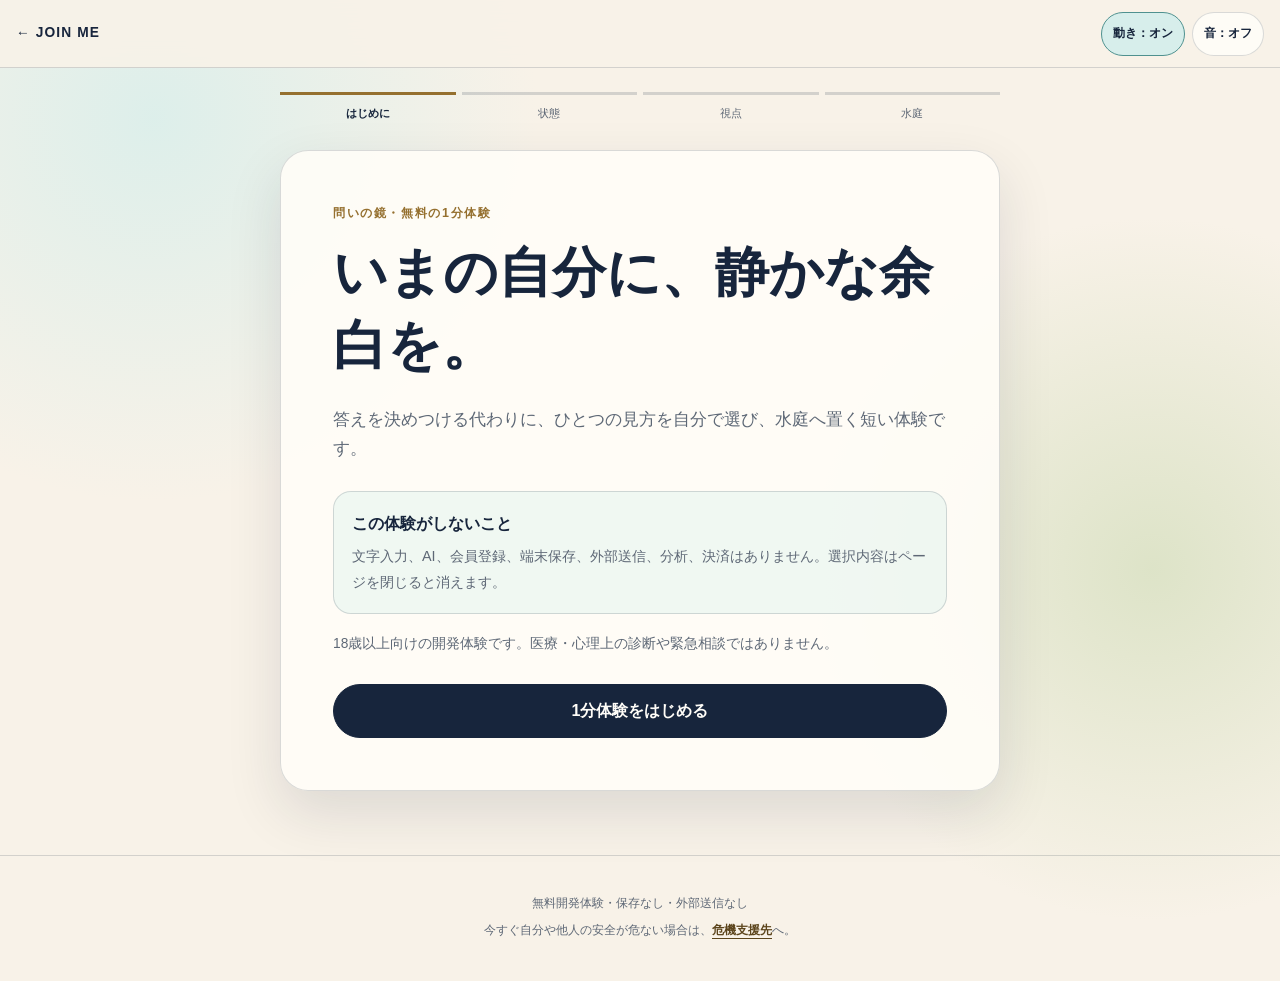
==== trial/index.html @ 4f87c329 "Add no-storage Instagram trial with water and sound" ====
<!DOCTYPE html>
<html lang="ja">
<head>
  <meta charset="UTF-8">
  <meta http-equiv="Content-Security-Policy" content="default-src 'self'; base-uri 'none'; form-action 'none'; object-src 'none'; script-src 'self'; style-src 'self'; img-src 'self' data:; font-src 'self'; connect-src 'none'; media-src 'none'; manifest-src 'self'; worker-src 'none'; upgrade-insecure-requests">
  <meta name="viewport" content="width=device-width, initial-scale=1.0, viewport-fit=cover">
  <meta name="description" content="問いの鏡の無料1分体験。入力・送信・保存なしで、水庭の波紋と音を試せます。">
  <meta name="referrer" content="no-referrer">
  <title>無料の1分体験 | 問いの鏡</title>
  <link rel="stylesheet" href="trial.css">
</head>
<body>
  <header class="trial-header">
    <a class="back-link" href="../index.html" aria-label="問いの鏡の説明ページへ戻る">← JOIN ME</a>
    <div class="experience-controls" aria-label="体験の設定">
      <button id="motion-toggle" class="control-button" type="button" aria-pressed="true">動き：オン</button>
      <button id="sound-toggle" class="control-button" type="button" aria-pressed="false">音：オフ</button>
    </div>
    <p id="control-status" class="visually-hidden" aria-live="polite"></p>
  </header>

  <main class="trial-shell">
    <noscript>
      <p class="notice">この1分体験にはJavaScriptが必要です。説明ページと危機支援先はJavaScriptなしでも確認できます。</p>
    </noscript>

    <div class="progress" aria-label="体験の進み具合">
      <span class="progress-dot is-current" data-progress="intro">はじめに</span>
      <span class="progress-dot" data-progress="state">状態</span>
      <span class="progress-dot" data-progress="view">視点</span>
      <span class="progress-dot" data-progress="garden">水庭</span>
    </div>

    <section id="intro-panel" class="experience-panel is-active" data-panel="intro" aria-labelledby="intro-title">
      <p class="eyebrow">問いの鏡・無料の1分体験</p>
      <h1 id="intro-title">いまの自分に、静かな余白を。</h1>
      <p class="lead">答えを決めつける代わりに、ひとつの見方を自分で選び、水庭へ置く短い体験です。</p>
      <div class="privacy-note">
        <strong>この体験がしないこと</strong>
        <p>文字入力、AI、会員登録、端末保存、外部送信、分析、決済はありません。選択内容はページを閉じると消えます。</p>
      </div>
      <p class="age-note">18歳以上向けの開発体験です。医療・心理上の診断や緊急相談ではありません。</p>
      <button id="start-button" class="primary-button" type="button">1分体験をはじめる</button>
    </section>

    <section id="state-panel" class="experience-panel" data-panel="state" aria-labelledby="state-title" hidden>
      <p class="eyebrow">1 / 3</p>
      <h2 id="state-title">いまの内側に近い天気は？</h2>
      <p class="helper">深く考えず、いちばん近いものをひとつ選びます。</p>
      <div class="choice-grid" role="group" aria-label="いまの状態">
        <button class="choice-button" type="button" data-state="凪" data-state-key="calm"><span aria-hidden="true">◯</span> 凪</button>
        <button class="choice-button" type="button" data-state="くもり" data-state-key="cloud"><span aria-hidden="true">◌</span> くもり</button>
        <button class="choice-button" type="button" data-state="雨" data-state-key="rain"><span aria-hidden="true">· ·</span> 雨</button>
        <button class="choice-button" type="button" data-state="風" data-state-key="wind"><span aria-hidden="true">≈</span> 風</button>
      </div>
    </section>

    <section id="view-panel" class="experience-panel" data-panel="view" aria-labelledby="view-title" hidden>
      <p class="eyebrow">2 / 3</p>
      <p id="state-summary" class="state-summary"></p>
      <h2 id="view-title">いま残したい見方は？</h2>
      <p class="helper">正解ではありません。少し呼吸がしやすくなるものをひとつ選びます。</p>
      <div id="perspective-list" class="perspective-list" role="group" aria-label="残したい視点">
        <button class="perspective-button" type="button" data-view-index="0">
          <span class="view-label">そのまま見る</span>
          <span class="view-text">急いで意味を決めなくても、いま感じていることはここにあってよい。</span>
        </button>
        <button class="perspective-button" type="button" data-view-index="1">
          <span class="view-label">距離をつくる</span>
          <span class="view-text">今日の状態は自分の全部ではなく、通り過ぎていく一場面かもしれない。</span>
        </button>
        <button class="perspective-button" type="button" data-view-index="2">
          <span class="view-label">小さく選ぶ</span>
          <span class="view-text">次の一歩は大きな答えでなく、少し楽になる選択ひとつでもよい。</span>
        </button>
      </div>
    </section>

    <section id="garden-panel" class="experience-panel garden-panel" data-panel="garden" aria-labelledby="garden-title" hidden>
      <p class="eyebrow">3 / 3・水庭</p>
      <h2 id="garden-title">選んだ視点を、水庭へ。</h2>
      <p id="chosen-view" class="chosen-view" aria-live="polite"></p>

      <button id="pond" class="pond" type="button" aria-label="水面に触れて波紋をつくる">
        <span class="pond-glow" aria-hidden="true"></span>
        <span class="lotus" aria-hidden="true">
          <span class="petal petal-one"></span>
          <span class="petal petal-two"></span>
          <span class="petal petal-three"></span>
          <span class="petal petal-four"></span>
          <span class="petal petal-five"></span>
          <span class="lotus-center"></span>
        </span>
        <span class="pond-instruction">水面に触れる</span>
      </button>

      <p id="garden-status" class="garden-status" aria-live="polite">波紋は、水面に触れたときだけ広がります。</p>
      <div class="finish-actions">
        <button id="restart-button" class="secondary-button" type="button">もう一度</button>
        <a class="text-link" href="../support-jp.html">日本の危機支援先</a>
      </div>
    </section>
  </main>

  <footer class="trial-footer">
    <p>無料開発体験・保存なし・外部送信なし</p>
    <p>今すぐ自分や他人の安全が危ない場合は、<a href="../support-jp.html">危機支援先</a>へ。</p>
  </footer>

  <script src="trial.js" defer></script>
</body>
</html>
---- trial/trial.css ----
:root {
  --cream: #f8f2e8;
  --paper: rgba(255, 253, 248, 0.9);
  --navy: #17253c;
  --muted: #5e6876;
  --gold: #95702f;
  --gold-soft: #ead8a7;
  --water-light: #d7eeeb;
  --water: #9ccdc9;
  --water-deep: #4f918f;
  --leaf: #b8cf9b;
  --line: rgba(23, 37, 60, 0.16);
  --shadow: 0 22px 55px rgba(23, 37, 60, 0.12);
}

* {
  box-sizing: border-box;
}

[hidden] {
  display: none !important;
}

.visually-hidden {
  position: absolute !important;
  width: 1px !important;
  height: 1px !important;
  padding: 0 !important;
  margin: -1px !important;
  overflow: hidden !important;
  clip: rect(0, 0, 0, 0) !important;
  white-space: nowrap !important;
  border: 0 !important;
}

html {
  min-width: 320px;
  min-height: 100%;
  background: var(--cream);
}

body {
  min-height: 100svh;
  margin: 0;
  background:
    radial-gradient(circle at 12% 12%, rgba(215, 238, 235, 0.82), transparent 24rem),
    radial-gradient(circle at 90% 58%, rgba(184, 207, 155, 0.42), transparent 22rem),
    var(--cream);
  color: var(--navy);
  font-family: -apple-system, BlinkMacSystemFont, "Hiragino Sans", "Yu Gothic", "Noto Sans JP", sans-serif;
  font-size: 16px;
  line-height: 1.75;
}

button,
a {
  font: inherit;
}

button {
  color: inherit;
}

button:focus-visible,
a:focus-visible {
  outline: 3px solid var(--gold);
  outline-offset: 4px;
}

.trial-header {
  position: sticky;
  top: 0;
  z-index: 20;
  min-height: 68px;
  display: flex;
  align-items: center;
  justify-content: space-between;
  gap: 12px;
  padding: max(10px, env(safe-area-inset-top)) max(16px, env(safe-area-inset-right)) 10px max(16px, env(safe-area-inset-left));
  border-bottom: 1px solid var(--line);
  background: rgba(248, 242, 232, 0.9);
  backdrop-filter: blur(18px);
}

.back-link {
  min-height: 44px;
  display: inline-flex;
  align-items: center;
  color: var(--navy);
  font-size: 0.86rem;
  font-weight: 800;
  letter-spacing: 0.08em;
  text-decoration: none;
}

.experience-controls {
  display: flex;
  gap: 7px;
}

.control-button {
  min-height: 44px;
  padding: 7px 11px;
  border: 1px solid var(--line);
  border-radius: 999px;
  background: var(--paper);
  font-size: 0.78rem;
  font-weight: 700;
}

.control-button[aria-pressed="true"] {
  border-color: var(--water-deep);
  background: var(--water-light);
}

.trial-shell {
  width: min(calc(100% - 32px), 720px);
  min-height: calc(100svh - 190px);
  margin-inline: auto;
  padding: 24px 0 64px;
}

.progress {
  display: grid;
  grid-template-columns: repeat(4, 1fr);
  gap: 6px;
  margin: 0 0 26px;
}

.progress-dot {
  min-width: 0;
  padding-top: 9px;
  border-top: 3px solid var(--line);
  color: var(--muted);
  font-size: 0.7rem;
  text-align: center;
}

.progress-dot.is-complete {
  border-color: var(--water-deep);
  color: var(--water-deep);
}

.progress-dot.is-current {
  border-color: var(--gold);
  color: var(--navy);
  font-weight: 800;
}

.experience-panel {
  padding: clamp(28px, 7vw, 52px);
  border: 1px solid var(--line);
  border-radius: 28px;
  background: var(--paper);
  box-shadow: var(--shadow);
}

.experience-panel.is-active {
  animation: panel-in 560ms ease both;
}

.eyebrow {
  margin: 0 0 12px;
  color: var(--gold);
  font-size: 0.78rem;
  font-weight: 800;
  letter-spacing: 0.13em;
}

h1,
h2,
p {
  overflow-wrap: anywhere;
}

h1,
h2 {
  margin: 0;
  line-height: 1.35;
}

h1 {
  font-size: clamp(2rem, 8vw, 3.35rem);
}

h2 {
  font-size: clamp(1.75rem, 7vw, 2.65rem);
}

.lead {
  margin: 24px 0 0;
  color: var(--muted);
  font-size: 1.04rem;
}

.helper,
.age-note,
.state-summary,
.garden-status {
  color: var(--muted);
}

.helper {
  margin: 14px 0 28px;
}

.privacy-note {
  margin: 28px 0 0;
  padding: 18px;
  border: 1px solid var(--line);
  border-radius: 18px;
  background: rgba(215, 238, 235, 0.38);
}

.privacy-note p {
  margin: 6px 0 0;
  color: var(--muted);
  font-size: 0.9rem;
}

.age-note {
  margin: 18px 0 0;
  font-size: 0.86rem;
}

.primary-button,
.secondary-button {
  min-height: 52px;
  display: inline-flex;
  align-items: center;
  justify-content: center;
  padding: 12px 24px;
  border-radius: 999px;
  font-weight: 800;
}

.primary-button {
  width: 100%;
  margin-top: 28px;
  border: 1px solid var(--navy);
  background: var(--navy);
  color: #fffdf8;
}

.secondary-button {
  border: 1px solid var(--navy);
  background: transparent;
  color: var(--navy);
}

.choice-grid {
  display: grid;
  grid-template-columns: repeat(2, minmax(0, 1fr));
  gap: 12px;
}

.choice-button {
  min-height: 94px;
  padding: 16px;
  border: 1px solid var(--line);
  border-radius: 22px;
  background: rgba(255, 255, 255, 0.66);
  font-size: 1.05rem;
  font-weight: 750;
}

.choice-button span {
  display: block;
  margin-bottom: 4px;
  color: var(--water-deep);
  font-size: 1.4rem;
}

.choice-button:hover,
.perspective-button:hover {
  border-color: var(--water-deep);
  background: rgba(215, 238, 235, 0.48);
}

.state-summary {
  margin: 0 0 10px;
  font-size: 0.9rem;
}

.perspective-list {
  display: grid;
  gap: 12px;
}

.perspective-button {
  min-height: 92px;
  padding: 18px;
  border: 1px solid var(--line);
  border-radius: 20px;
  background: rgba(255, 255, 255, 0.66);
  text-align: left;
}

.view-label,
.view-text {
  display: block;
}

.view-label {
  color: var(--gold);
  font-size: 0.84rem;
  font-weight: 800;
}

.view-text {
  margin-top: 6px;
  line-height: 1.65;
}

.garden-panel {
  text-align: center;
}

.chosen-view {
  min-height: 3.4em;
  margin: 18px auto 8px;
  color: var(--muted);
}

.pond {
  position: relative;
  width: min(78vw, 410px);
  aspect-ratio: 1;
  display: grid;
  place-items: center;
  margin: 14px auto 0;
  overflow: hidden;
  border: 1px solid rgba(79, 145, 143, 0.42);
  border-radius: 50%;
  background:
    radial-gradient(circle at 36% 28%, rgba(255, 255, 255, 0.88), transparent 16%),
    radial-gradient(circle at 50% 50%, var(--water-light), var(--water) 62%, var(--water-deep));
  box-shadow:
    inset 0 0 42px rgba(255, 255, 255, 0.5),
    0 24px 60px rgba(79, 145, 143, 0.24);
  cursor: pointer;
  -webkit-tap-highlight-color: transparent;
}

.pond::before,
.pond::after {
  content: "";
  position: absolute;
  inset: 50%;
  z-index: 1;
  width: 22px;
  height: 22px;
  border: 2px solid rgba(255, 255, 255, 0.8);
  border-radius: 50%;
  opacity: 0;
  transform: translate(-50%, -50%) scale(0.2);
  pointer-events: none;
}

.pond.has-ripple::before {
  animation: ripple 1500ms ease-out both;
}

.pond.has-ripple::after {
  animation: ripple 1500ms 180ms ease-out both;
}

.pond-glow {
  position: absolute;
  inset: 24%;
  border-radius: 50%;
  background: rgba(255, 253, 230, 0.3);
  filter: blur(18px);
  animation: breathe 5s ease-in-out infinite;
}

.lotus {
  position: relative;
  z-index: 3;
  width: 118px;
  height: 118px;
  animation: float 4.8s ease-in-out infinite;
}

.petal {
  position: absolute;
  left: 39px;
  top: 8px;
  width: 40px;
  height: 76px;
  border: 1px solid rgba(149, 112, 47, 0.28);
  border-radius: 75% 25% 70% 30% / 78% 28% 72% 22%;
  background: linear-gradient(160deg, #fffdf8, #f1d7c1 72%);
  box-shadow: 0 8px 22px rgba(23, 37, 60, 0.08);
  transform-origin: 50% 85%;
}

.petal-one { transform: rotate(0deg) translateY(-8px); }
.petal-two { transform: rotate(72deg) translateY(-8px); }
.petal-three { transform: rotate(144deg) translateY(-8px); }
.petal-four { transform: rotate(216deg) translateY(-8px); }
.petal-five { transform: rotate(288deg) translateY(-8px); }

.lotus-center {
  position: absolute;
  left: 45px;
  top: 48px;
  z-index: 2;
  width: 28px;
  height: 28px;
  border-radius: 50%;
  background: radial-gradient(circle at 35% 30%, #fff5c9, #bd8c2f 70%);
}

.pond-instruction {
  position: absolute;
  bottom: 11%;
  z-index: 4;
  padding: 6px 12px;
  border-radius: 999px;
  background: rgba(255, 253, 248, 0.72);
  color: var(--navy);
  font-size: 0.78rem;
  font-weight: 750;
}

.garden-status {
  min-height: 1.8em;
  margin: 18px 0 0;
  font-size: 0.88rem;
}

.finish-actions {
  display: flex;
  align-items: center;
  justify-content: center;
  gap: 20px;
  margin-top: 22px;
}

.text-link,
.trial-footer a {
  color: #5c451c;
  font-weight: 750;
  text-underline-offset: 4px;
}

.notice {
  padding: 16px;
  border: 1px solid var(--line);
  border-radius: 16px;
  background: var(--paper);
}

.trial-footer {
  padding: 32px max(18px, env(safe-area-inset-right)) max(34px, env(safe-area-inset-bottom)) max(18px, env(safe-area-inset-left));
  border-top: 1px solid var(--line);
  color: var(--muted);
  font-size: 0.78rem;
  text-align: center;
}

.trial-footer p {
  margin: 5px 0;
}

.motion-paused .experience-panel,
.motion-paused .pond-glow,
.motion-paused .lotus {
  animation: none !important;
}

.motion-paused .pond::before,
.motion-paused .pond::after {
  animation: none !important;
  opacity: 0 !important;
}

@keyframes panel-in {
  from { opacity: 0; transform: translateY(12px); }
  to { opacity: 1; transform: translateY(0); }
}

@keyframes ripple {
  0% { opacity: 0.88; transform: translate(-50%, -50%) scale(0.2); }
  100% { opacity: 0; transform: translate(-50%, -50%) scale(13); }
}

@keyframes breathe {
  0%, 100% { opacity: 0.45; transform: scale(0.92); }
  50% { opacity: 0.88; transform: scale(1.08); }
}

@keyframes float {
  0%, 100% { transform: translateY(3px) rotate(-1deg); }
  50% { transform: translateY(-6px) rotate(1deg); }
}

@media (max-width: 480px) {
  .trial-header {
    align-items: flex-start;
  }

  .back-link {
    font-size: 0.78rem;
  }

  .experience-controls {
    gap: 5px;
  }

  .control-button {
    padding-inline: 9px;
    font-size: 0.72rem;
  }

  .trial-shell {
    width: min(calc(100% - 24px), 720px);
    padding-top: 18px;
  }

  .experience-panel {
    padding: 28px 20px;
    border-radius: 24px;
  }

  .progress-dot {
    font-size: 0.64rem;
  }

  .pond {
    width: min(82vw, 360px);
  }

  .finish-actions {
    display: grid;
  }
}

@media (prefers-reduced-motion: reduce) {
  body:not(.motion-user-enabled) .experience-panel,
  body:not(.motion-user-enabled) .pond-glow,
  body:not(.motion-user-enabled) .lotus,
  body:not(.motion-user-enabled) .pond::before,
  body:not(.motion-user-enabled) .pond::after {
    animation: none;
  }
}
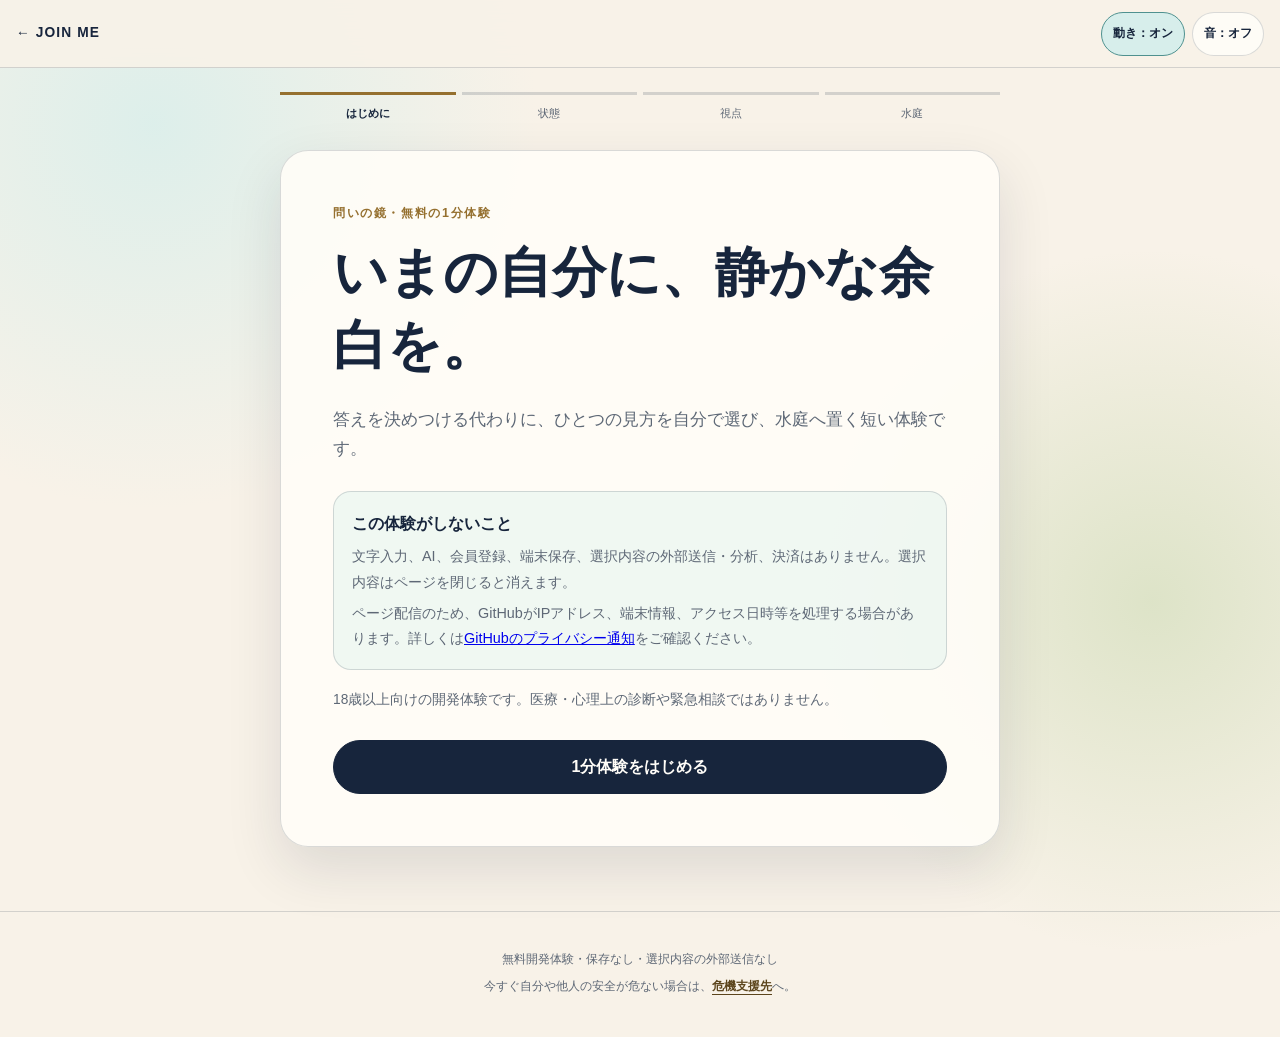
==== commit 974693dc: "Clarify GitHub Pages host privacy disclosure" ====
--- a/trial/index.html
+++ b/trial/index.html
@@ -4,7 +4,7 @@
   <meta charset="UTF-8">
   <meta http-equiv="Content-Security-Policy" content="default-src 'self'; base-uri 'none'; form-action 'none'; object-src 'none'; script-src 'self'; style-src 'self'; img-src 'self' data:; font-src 'self'; connect-src 'none'; media-src 'none'; manifest-src 'self'; worker-src 'none'; upgrade-insecure-requests">
   <meta name="viewport" content="width=device-width, initial-scale=1.0, viewport-fit=cover">
-  <meta name="description" content="問いの鏡の無料1分体験。入力・送信・保存なしで、水庭の波紋と音を試せます。">
+  <meta name="description" content="問いの鏡の無料1分体験。文字入力や選択内容の保存なしで、水庭の波紋と音を試せます。">
   <meta name="referrer" content="no-referrer">
   <title>無料の1分体験 | 問いの鏡</title>
   <link rel="stylesheet" href="trial.css">
@@ -37,7 +37,8 @@
       <p class="lead">答えを決めつける代わりに、ひとつの見方を自分で選び、水庭へ置く短い体験です。</p>
       <div class="privacy-note">
         <strong>この体験がしないこと</strong>
-        <p>文字入力、AI、会員登録、端末保存、外部送信、分析、決済はありません。選択内容はページを閉じると消えます。</p>
+        <p>文字入力、AI、会員登録、端末保存、選択内容の外部送信・分析、決済はありません。選択内容はページを閉じると消えます。</p>
+        <p>ページ配信のため、GitHubがIPアドレス、端末情報、アクセス日時等を処理する場合があります。詳しくは<a href="https://docs.github.com/en/site-policy/privacy-policies/github-general-privacy-statement">GitHubのプライバシー通知</a>をご確認ください。</p>
       </div>
       <p class="age-note">18歳以上向けの開発体験です。医療・心理上の診断や緊急相談ではありません。</p>
       <button id="start-button" class="primary-button" type="button">1分体験をはじめる</button>
@@ -103,7 +104,7 @@
   </main>
 
   <footer class="trial-footer">
-    <p>無料開発体験・保存なし・外部送信なし</p>
+    <p>無料開発体験・保存なし・選択内容の外部送信なし</p>
     <p>今すぐ自分や他人の安全が危ない場合は、<a href="../support-jp.html">危機支援先</a>へ。</p>
   </footer>
 
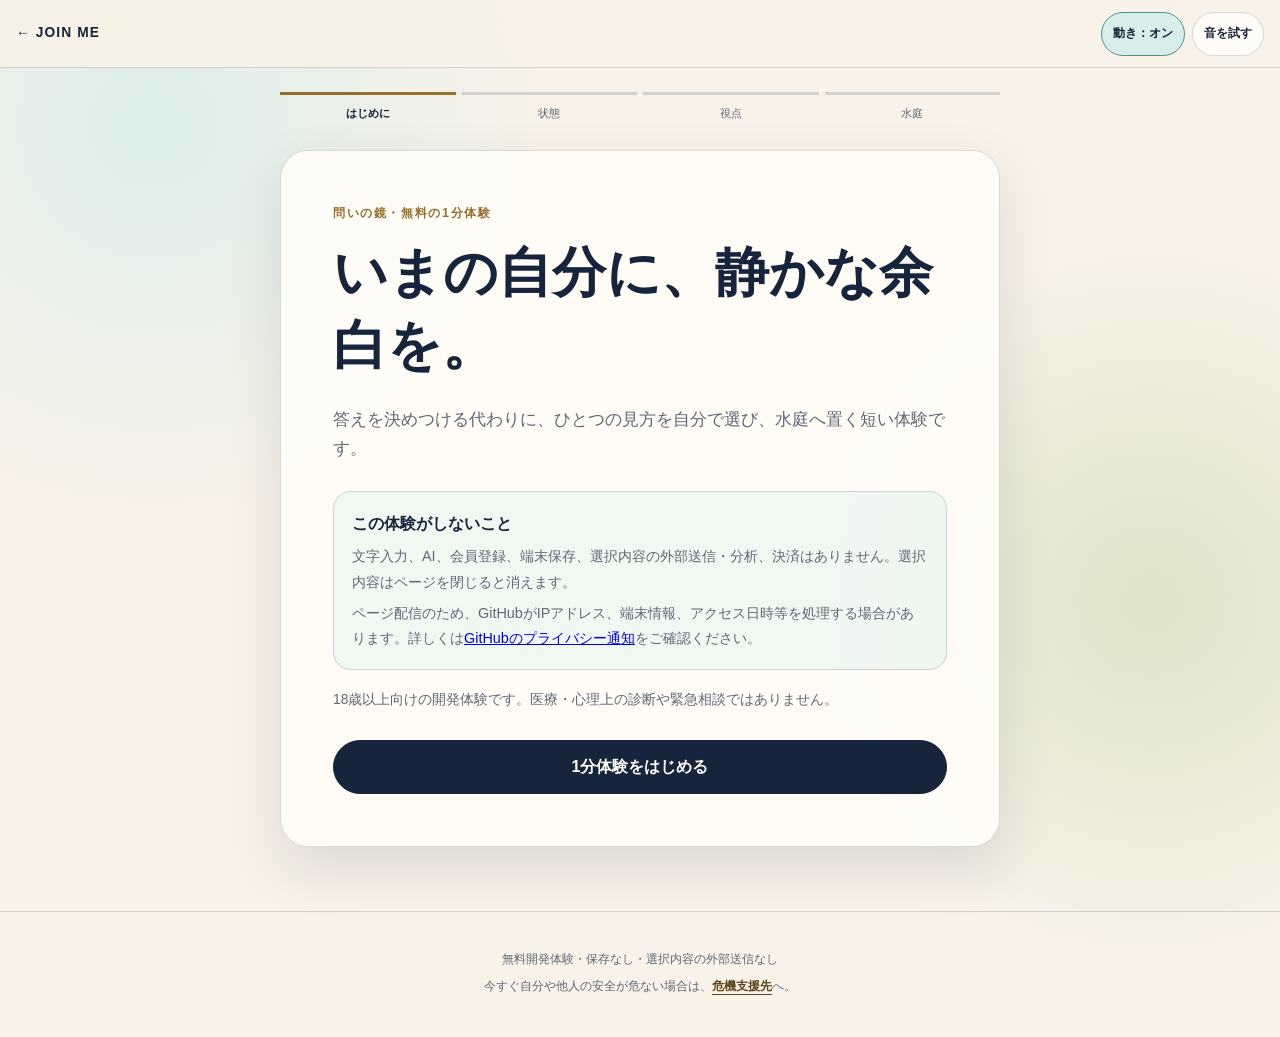
==== commit 26d0cf27: "Fix iPhone audio and add one Sound Forest Plus sample" ====
--- a/trial/index.html
+++ b/trial/index.html
@@ -14,7 +14,7 @@
     <a class="back-link" href="../index.html" aria-label="問いの鏡の説明ページへ戻る">← JOIN ME</a>
     <div class="experience-controls" aria-label="体験の設定">
       <button id="motion-toggle" class="control-button" type="button" aria-pressed="true">動き：オン</button>
-      <button id="sound-toggle" class="control-button" type="button" aria-pressed="false">音：オフ</button>
+      <button id="sound-toggle" class="control-button" type="button" aria-pressed="false">音を試す</button>
     </div>
     <p id="control-status" class="visually-hidden" aria-live="polite"></p>
   </header>
@@ -96,6 +96,21 @@
       </button>
 
       <p id="garden-status" class="garden-status" aria-live="polite">波紋は、水面に触れたときだけ広がります。</p>
+
+      <aside class="plus-sample" aria-labelledby="plus-title">
+        <p class="eyebrow">Plus見本・この体験中に1回</p>
+        <h3 id="plus-title">音の森</h3>
+        <p>基本の水音とは別に、3層の音と光が重なるPlusの入口だけを体験できます。</p>
+        <div id="sound-forest" class="sound-forest" aria-hidden="true">
+          <span class="forest-light light-one"></span>
+          <span class="forest-light light-two"></span>
+          <span class="forest-light light-three"></span>
+        </div>
+        <button id="plus-sample-button" class="plus-button" type="button">Plus「音の森」を1回試す</button>
+        <p id="plus-status" class="plus-status" aria-live="polite">音はこのボタンを押した後だけ鳴ります。</p>
+        <p class="plus-limit">アカウントや保存を使わないため、このページを開いている間の1回です。再読込みをまたぐ利用回数は記録しません。</p>
+      </aside>
+
       <div class="finish-actions">
         <button id="restart-button" class="secondary-button" type="button">もう一度</button>
         <a class="text-link" href="../support-jp.html">日本の危機支援先</a>
--- a/trial/trial.css
+++ b/trial/trial.css
@@ -430,6 +430,86 @@
   font-size: 0.88rem;
 }
 
+.plus-sample {
+  margin-top: 30px;
+  padding: 24px;
+  overflow: hidden;
+  border: 1px solid rgba(149, 112, 47, 0.38);
+  border-radius: 24px;
+  background:
+    radial-gradient(circle at 18% 18%, rgba(234, 216, 167, 0.5), transparent 12rem),
+    rgba(255, 253, 248, 0.78);
+  text-align: left;
+}
+
+.plus-sample h3 {
+  margin: 0;
+  font-size: 1.45rem;
+}
+
+.plus-sample > p:not(.eyebrow) {
+  color: var(--muted);
+}
+
+.sound-forest {
+  min-height: 92px;
+  display: grid;
+  grid-template-columns: repeat(3, 1fr);
+  place-items: center;
+  gap: 10px;
+  margin: 18px 0;
+  border-radius: 18px;
+  background: linear-gradient(145deg, rgba(23, 37, 60, 0.96), rgba(79, 145, 143, 0.9));
+}
+
+.forest-light {
+  width: 30px;
+  height: 30px;
+  border-radius: 50%;
+  background: radial-gradient(circle, #fff8c9 0 16%, rgba(234, 216, 167, 0.78) 26%, rgba(215, 238, 235, 0.12) 68%, transparent 72%);
+  opacity: 0.34;
+}
+
+.sound-forest.is-playing .forest-light {
+  animation: forest-light 1450ms ease-in-out 2 alternate;
+}
+
+.sound-forest.is-playing .light-two {
+  animation-delay: 110ms;
+}
+
+.sound-forest.is-playing .light-three {
+  animation-delay: 220ms;
+}
+
+.plus-button {
+  width: 100%;
+  min-height: 52px;
+  padding: 12px 18px;
+  border: 1px solid var(--gold);
+  border-radius: 999px;
+  background: var(--gold-soft);
+  color: var(--navy);
+  font-weight: 800;
+}
+
+.plus-button:disabled {
+  border-color: var(--line);
+  background: rgba(255, 255, 255, 0.58);
+  color: var(--muted);
+}
+
+.plus-status {
+  min-height: 1.7em;
+  margin: 12px 0 0;
+  font-size: 0.88rem;
+}
+
+.plus-limit {
+  margin: 8px 0 0;
+  font-size: 0.76rem;
+}
+
 .finish-actions {
   display: flex;
   align-items: center;
@@ -466,7 +546,8 @@
 
 .motion-paused .experience-panel,
 .motion-paused .pond-glow,
-.motion-paused .lotus {
+.motion-paused .lotus,
+.motion-paused .forest-light {
   animation: none !important;
 }
 
@@ -496,6 +577,12 @@
   50% { transform: translateY(-6px) rotate(1deg); }
 }
 
+@keyframes forest-light {
+  0% { opacity: 0.3; transform: scale(0.72); }
+  55% { opacity: 1; transform: scale(1.42); }
+  100% { opacity: 0.52; transform: scale(0.92); }
+}
+
 @media (max-width: 480px) {
   .trial-header {
     align-items: flex-start;
@@ -541,6 +628,7 @@
   body:not(.motion-user-enabled) .experience-panel,
   body:not(.motion-user-enabled) .pond-glow,
   body:not(.motion-user-enabled) .lotus,
+  body:not(.motion-user-enabled) .forest-light,
   body:not(.motion-user-enabled) .pond::before,
   body:not(.motion-user-enabled) .pond::after {
     animation: none;
